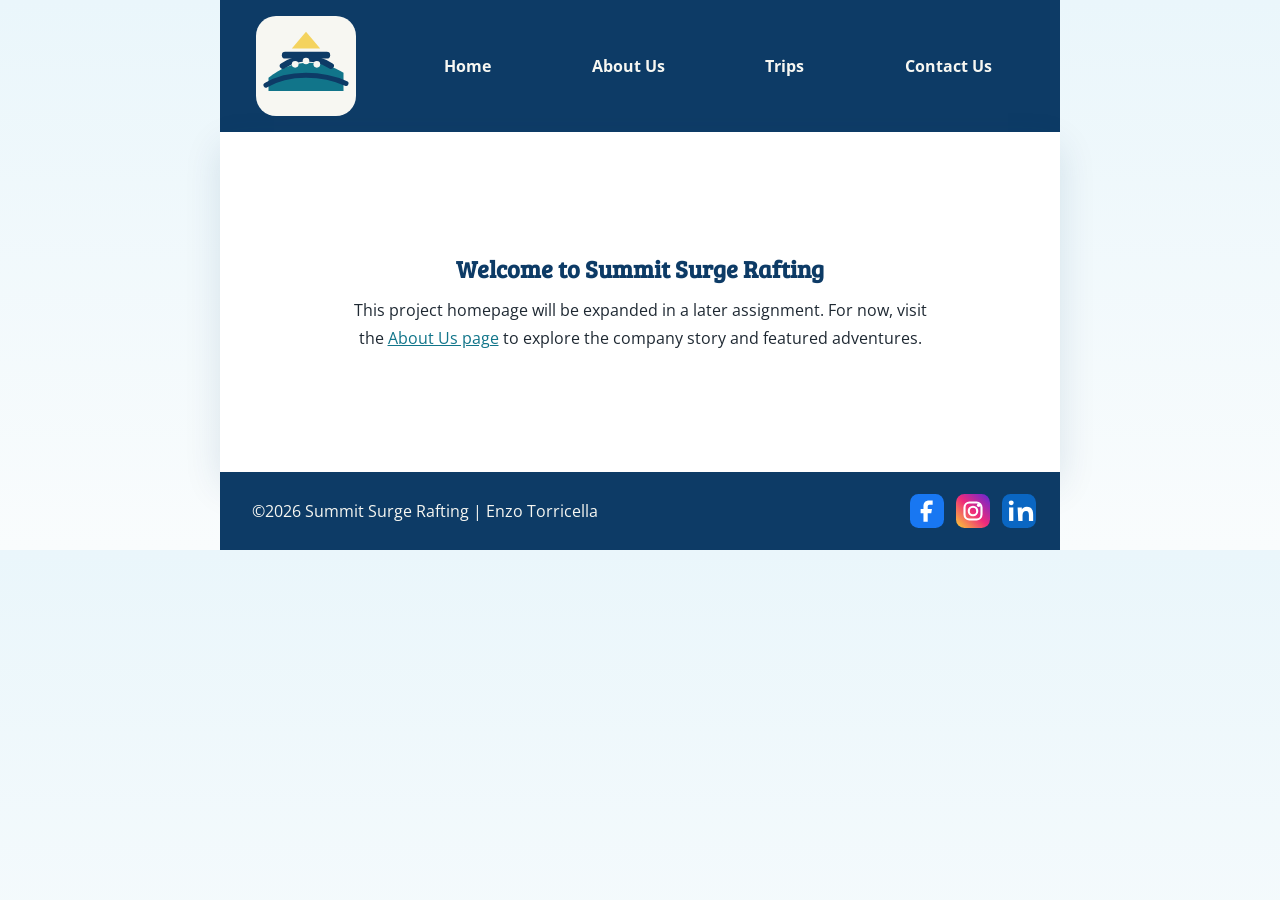
==== wwr/index.html @ 18a2b5ce "Add W04 rafting about page" ====
<!DOCTYPE html>
<html lang="en-US">
<head>
    <meta charset="UTF-8">
    <meta name="viewport" content="width=device-width, initial-scale=1.0">
    <meta name="description" content="Welcome to Summit Surge Rafting and explore our river adventures.">
    <meta name="author" content="Enzo Torricella">
    <title>Summit Surge Rafting | Home</title>
    <link rel="preconnect" href="https://fonts.googleapis.com">
    <link rel="preconnect" href="https://fonts.gstatic.com" crossorigin>
    <link href="https://fonts.googleapis.com/css2?family=Bree+Serif&family=Open+Sans:wght@400;600;700&display=swap" rel="stylesheet">
    <link rel="stylesheet" href="styles/rafting.css">
</head>
<body>
    <header>
        <img src="images/logo.svg" alt="Summit Surge Rafting logo">
        <nav>
            <ul class="navigation">
                <li><a href="index.html">Home</a></li>
                <li><a href="about.html">About Us</a></li>
                <li><a href="trips.html">Trips</a></li>
                <li><a href="contact.html">Contact Us</a></li>
            </ul>
        </nav>
    </header>
    <main class="placeholder-page">
        <section>
            <h1>Welcome to Summit Surge Rafting</h1>
            <p>This project homepage will be expanded in a later assignment. For now, visit the <a href="about.html">About Us page</a> to explore the company story and featured adventures.</p>
        </section>
    </main>
    <footer>
        <p>&copy;2026 Summit Surge Rafting | Enzo Torricella</p>
        <nav class="socialmedia">
            <a href="https://facebook.com" aria-label="Facebook"><img src="images/facebook.svg" alt="Facebook icon"></a>
            <a href="https://instagram.com" aria-label="Instagram"><img src="images/instagram.svg" alt="Instagram icon"></a>
            <a href="https://linkedin.com" aria-label="LinkedIn"><img src="images/linkedin.svg" alt="LinkedIn icon"></a>
        </nav>
    </footer>
</body>
</html>
---- wwr/styles/rafting.css ----
:root {
    --primary-color: #0d3b66;
    --secondary-color: #f4d35e;
    --accent1-color: #11758a;
    --accent2-color: #f7f7f2;
    --heading-font: "Bree Serif", Georgia, serif;
    --body-font: "Open Sans", Arial, sans-serif;
    --text-dark: #1f2933;
    --surface-color: #ffffff;
}

* {
    margin: 0;
    padding: 0;
    box-sizing: border-box;
}

body {
    font-family: var(--body-font);
    color: var(--text-dark);
    background: linear-gradient(180deg, #eaf6fb 0%, #f9fcfd 100%);
}

header,
main,
footer {
    width: min(100%, 840px);
    margin: 0 auto;
}

header {
    display: grid;
    grid-template-columns: 140px 1fr;
    align-items: center;
    gap: 1rem;
    padding: 1rem;
    background-color: var(--primary-color);
}

header img {
    width: 100px;
    height: auto;
    justify-self: center;
}

nav {
    padding: 0.5rem;
}

.navigation {
    display: flex;
    justify-content: space-around;
    align-items: center;
    gap: 0.75rem;
    list-style: none;
}

.navigation a {
    display: block;
    padding: 0.75rem 1rem;
    color: var(--accent2-color);
    text-decoration: none;
    font-weight: 700;
}

.navigation a:hover,
.navigation a:focus-visible {
    background-color: rgba(244, 211, 94, 0.2);
    border-radius: 999px;
    outline: none;
}

main {
    background-color: var(--surface-color);
    box-shadow: 0 14px 35px rgba(13, 59, 102, 0.12);
}

main a {
    color: var(--accent1-color);
}

h1,
h2 {
    font-family: var(--heading-font);
}

section,
article,
footer p {
    padding: 1rem;
}

.hero {
    position: relative;
}

.hero > img {
    display: block;
    width: 100%;
    height: 460px;
    object-fit: cover;
}

.hero h1 {
    position: absolute;
    top: 1.5rem;
    left: 0;
    width: 100%;
    padding: 1rem;
    text-align: center;
    color: var(--accent2-color);
    background-color: rgba(13, 59, 102, 0.8);
    letter-spacing: 1px;
}

.hero article {
    position: absolute;
    right: 1.5rem;
    bottom: 1.5rem;
    max-width: 520px;
    background-color: rgba(247, 247, 242, 0.93);
    border-left: 6px solid var(--secondary-color);
    box-shadow: 0 10px 25px rgba(0, 0, 0, 0.18);
}

.hero article img {
    float: right;
    width: 140px;
    margin-left: 1rem;
    border-radius: 0.5rem;
}

.hero article p {
    line-height: 1.6;
    font-weight: 600;
}

.history {
    display: grid;
    grid-template-columns: 1fr 220px 1fr;
    align-items: center;
    gap: 1rem;
    padding: 1.5rem 1rem 0.5rem;
}

.history h2,
.adventures h2 {
    grid-column: 1 / -1;
    text-align: center;
    color: var(--primary-color);
    margin-bottom: 0.5rem;
}

.history p {
    line-height: 1.7;
}

.history img {
    width: 100%;
    border-radius: 0.75rem;
    box-shadow: 0 10px 24px rgba(17, 117, 138, 0.16);
}

.adventures {
    padding: 1rem 1rem 2rem;
}

.placeholder-page {
    display: grid;
    place-items: center;
    min-height: 340px;
}

.placeholder-page section {
    max-width: 620px;
    text-align: center;
}

.placeholder-page h1 {
    color: var(--primary-color);
    margin-bottom: 0.75rem;
}

.placeholder-page p {
    line-height: 1.7;
}

.adventure-gallery {
    display: grid;
    grid-template-columns: repeat(5, 1fr);
    gap: 0.75rem;
}

.adventure-gallery figure {
    background-color: #eff8fb;
    border: 1px solid #d0e5eb;
    border-radius: 0.75rem;
    overflow: hidden;
}

.adventure-gallery img {
    display: block;
    width: 100%;
    aspect-ratio: 1 / 1;
    object-fit: cover;
}

.adventure-gallery figcaption {
    padding: 0.75rem 0.5rem 0.9rem;
    text-align: center;
    font-weight: 700;
    color: var(--primary-color);
}

footer {
    display: flex;
    justify-content: space-between;
    align-items: center;
    gap: 1rem;
    padding: 0.75rem 1rem;
    background-color: var(--primary-color);
    color: var(--accent2-color);
}

.socialmedia {
    display: flex;
    justify-content: flex-end;
    align-items: center;
    gap: 0.75rem;
}

.socialmedia a {
    text-decoration: none;
}

.socialmedia img {
    display: block;
    width: 34px;
    height: 34px;
}

@media (max-width: 780px) {
    header {
        grid-template-columns: 1fr;
        justify-items: center;
    }

    .navigation {
        flex-wrap: wrap;
    }

    .hero > img {
        height: 520px;
    }

    .hero article {
        left: 1rem;
        right: 1rem;
        bottom: 1rem;
        max-width: none;
    }

    .history {
        grid-template-columns: 1fr;
    }

    .adventure-gallery {
        grid-template-columns: repeat(2, 1fr);
    }

    footer {
        flex-direction: column;
    }
}

@media (max-width: 480px) {
    .hero > img {
        height: 620px;
    }

    .hero article img {
        float: none;
        display: block;
        width: 100%;
        margin: 0 0 1rem;
    }

    .adventure-gallery {
        grid-template-columns: 1fr;
    }
}
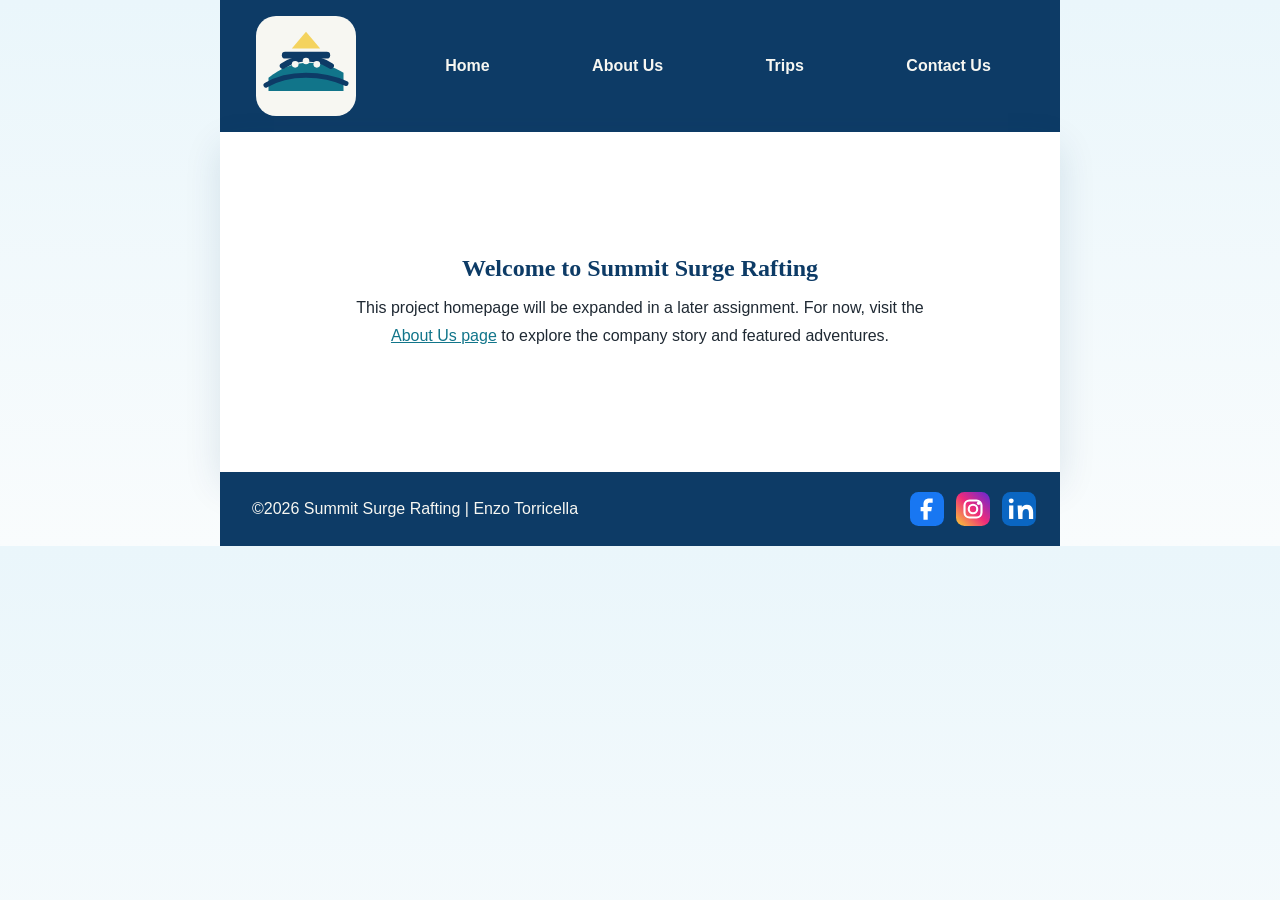
==== commit b773fa68: "Remove Google Fonts from rafting pages" ====
--- a/wwr/index.html
+++ b/wwr/index.html
@@ -6,9 +6,6 @@
     <meta name="description" content="Welcome to Summit Surge Rafting and explore our river adventures.">
     <meta name="author" content="Enzo Torricella">
     <title>Summit Surge Rafting | Home</title>
-    <link rel="preconnect" href="https://fonts.googleapis.com">
-    <link rel="preconnect" href="https://fonts.gstatic.com" crossorigin>
-    <link href="https://fonts.googleapis.com/css2?family=Bree+Serif&family=Open+Sans:wght@400;600;700&display=swap" rel="stylesheet">
     <link rel="stylesheet" href="styles/rafting.css">
 </head>
 <body>
--- a/wwr/styles/rafting.css
+++ b/wwr/styles/rafting.css
@@ -3,8 +3,8 @@
     --secondary-color: #f4d35e;
     --accent1-color: #11758a;
     --accent2-color: #f7f7f2;
-    --heading-font: "Bree Serif", Georgia, serif;
-    --body-font: "Open Sans", Arial, sans-serif;
+    --heading-font: Georgia, "Times New Roman", serif;
+    --body-font: "Trebuchet MS", Verdana, sans-serif;
     --text-dark: #1f2933;
     --surface-color: #ffffff;
 }
@@ -88,6 +88,18 @@
 article,
 footer p {
     padding: 1rem;
+}
+
+.visually-hidden {
+    position: absolute;
+    width: 1px;
+    height: 1px;
+    padding: 0;
+    margin: -1px;
+    overflow: hidden;
+    clip: rect(0, 0, 0, 0);
+    white-space: nowrap;
+    border: 0;
 }
 
 .hero {
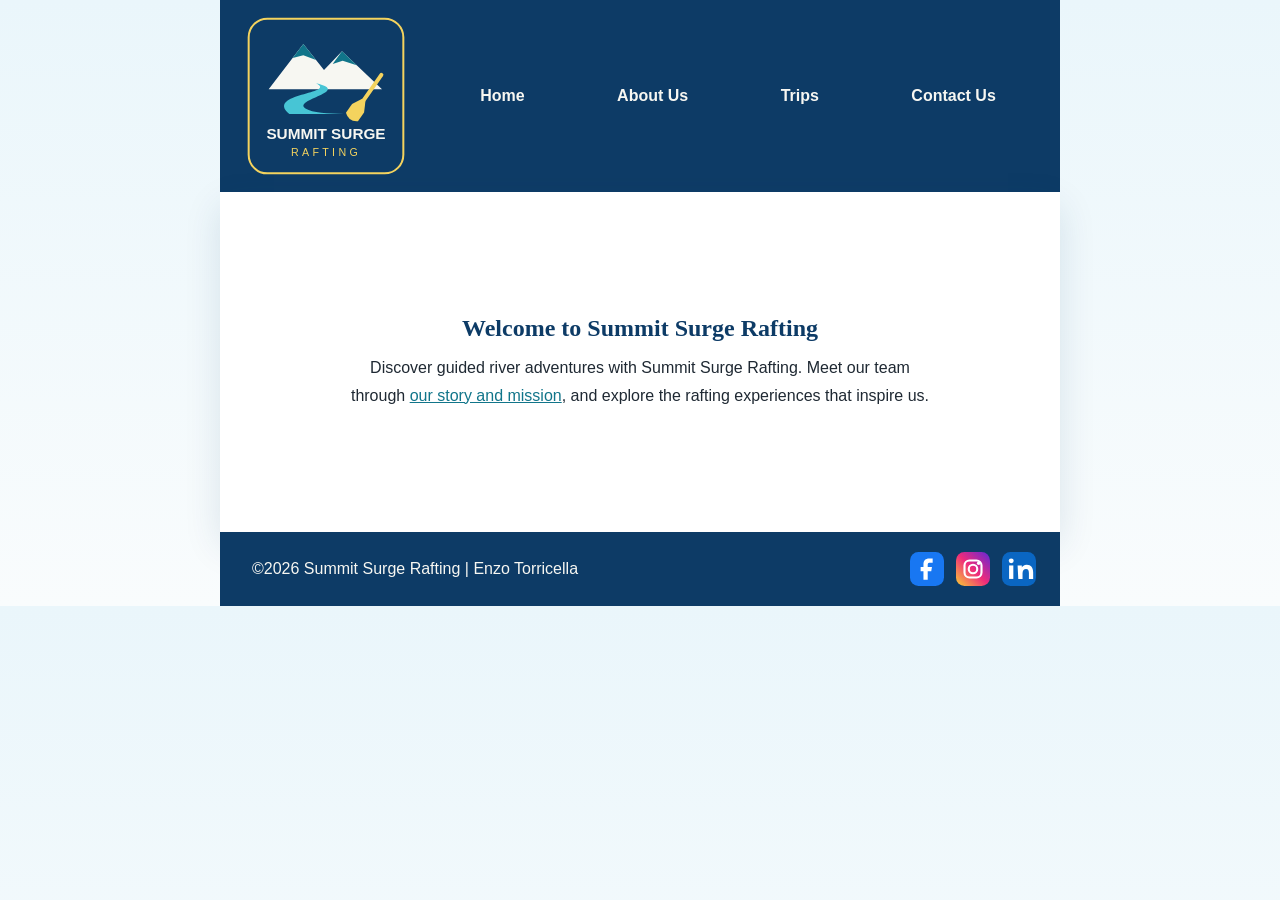
==== commit f1bbb4d1: "Refresh rafting logo and clarify website copy" ====
--- a/wwr/index.html
+++ b/wwr/index.html
@@ -23,7 +23,7 @@
     <main class="placeholder-page">
         <section>
             <h1>Welcome to Summit Surge Rafting</h1>
-            <p>This project homepage will be expanded in a later assignment. For now, visit the <a href="about.html">About Us page</a> to explore the company story and featured adventures.</p>
+            <p>Discover guided river adventures with Summit Surge Rafting. Meet our team through <a href="about.html">our story and mission</a>, and explore the rafting experiences that inspire us.</p>
         </section>
     </main>
     <footer>
--- a/wwr/styles/rafting.css
+++ b/wwr/styles/rafting.css
@@ -30,7 +30,7 @@
 
 header {
     display: grid;
-    grid-template-columns: 140px 1fr;
+    grid-template-columns: 180px 1fr;
     align-items: center;
     gap: 1rem;
     padding: 1rem;
@@ -38,7 +38,7 @@
 }
 
 header img {
-    width: 100px;
+    width: 160px;
     height: auto;
     justify-self: center;
 }
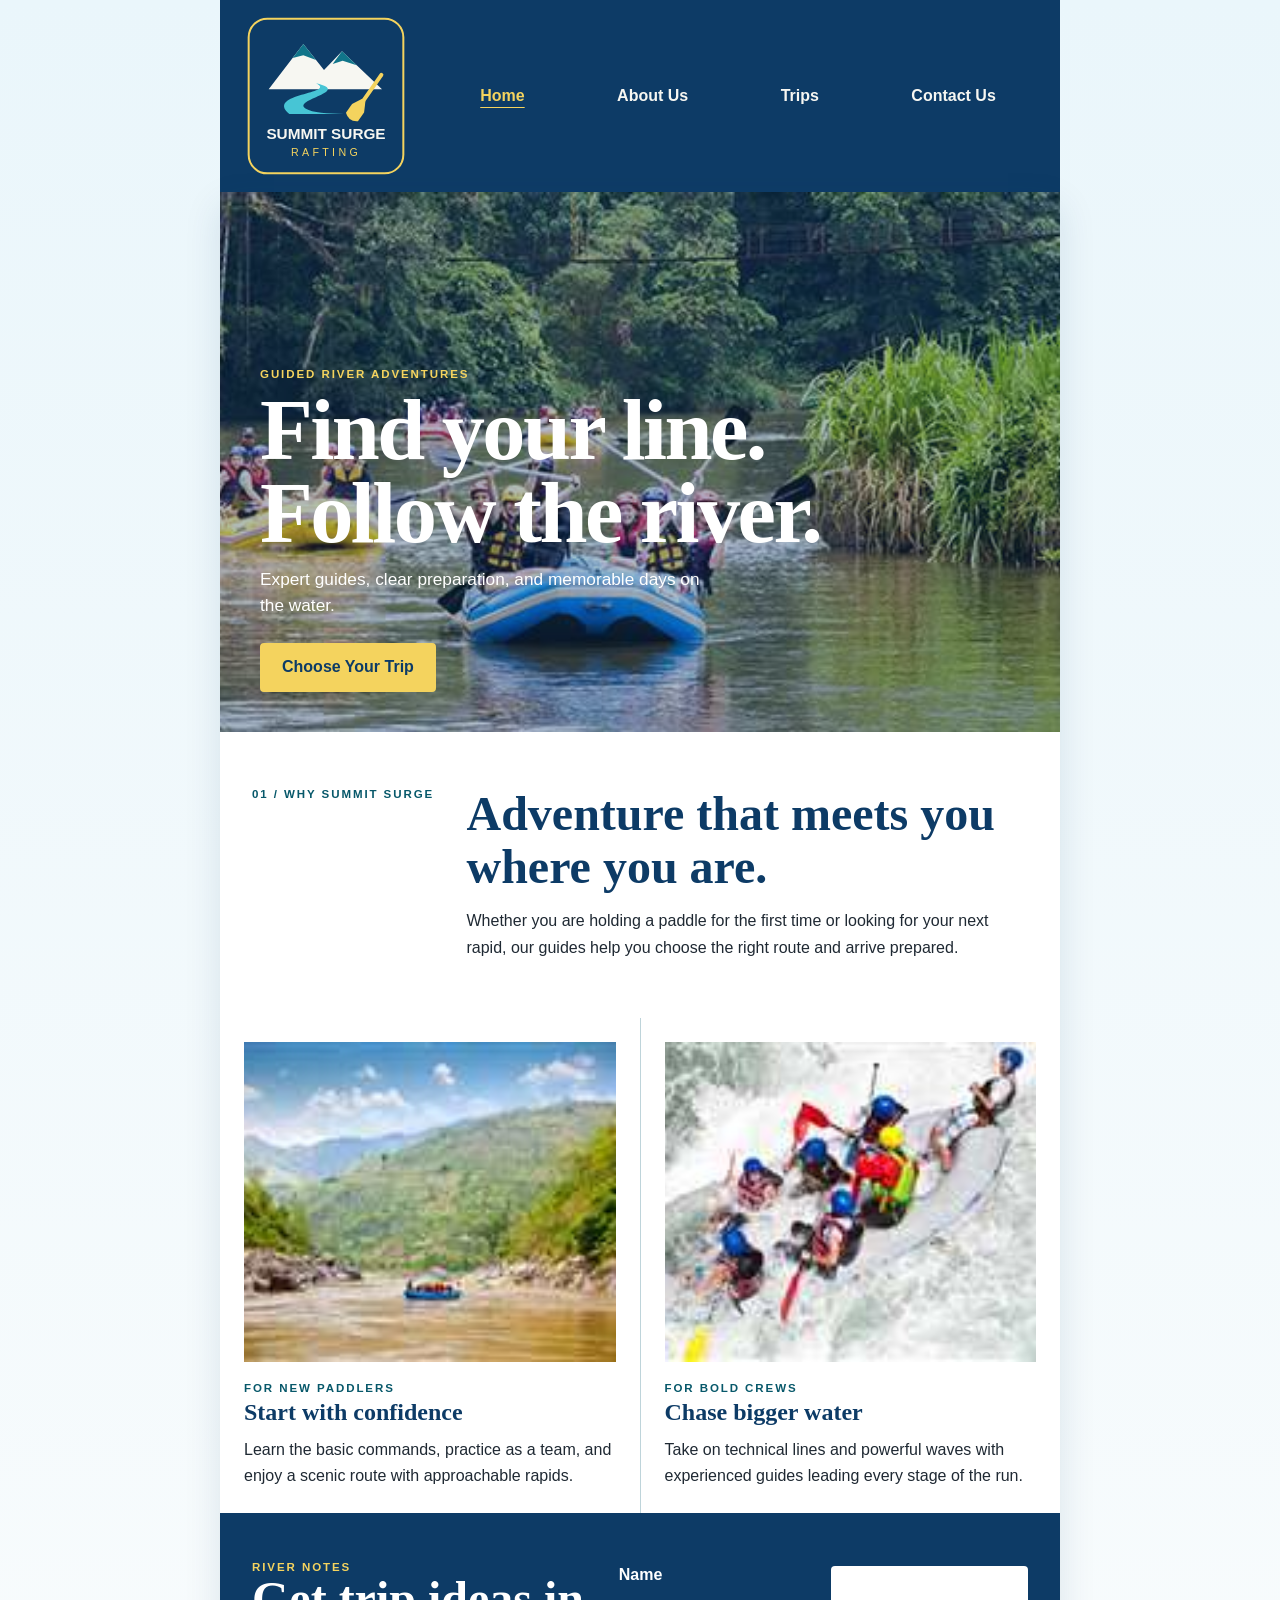
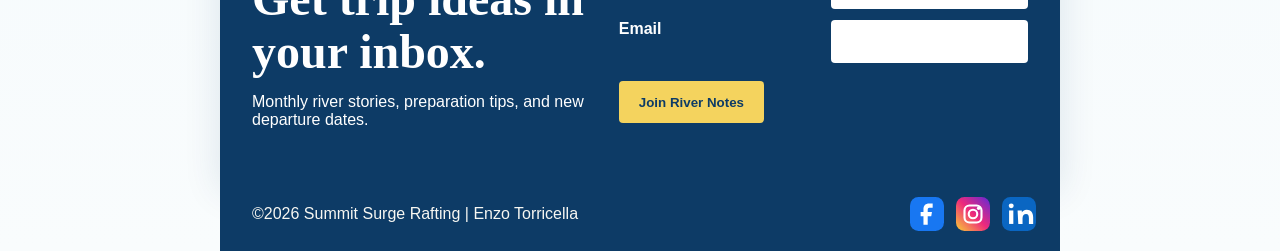
==== commit cba893a1: "Complete W06 rafting home and trips pages" ====
--- a/wwr/index.html
+++ b/wwr/index.html
@@ -3,32 +3,73 @@
 <head>
     <meta charset="UTF-8">
     <meta name="viewport" content="width=device-width, initial-scale=1.0">
-    <meta name="description" content="Welcome to Summit Surge Rafting and explore our river adventures.">
+    <meta name="description" content="Plan a guided whitewater rafting adventure with Summit Surge Rafting. Explore river trips for families, first-time paddlers, and experienced crews.">
     <meta name="author" content="Enzo Torricella">
-    <title>Summit Surge Rafting | Home</title>
+    <title>Summit Surge Rafting | Guided River Adventures</title>
+    <link rel="icon" href="images/logo.svg" type="image/svg+xml">
     <link rel="stylesheet" href="styles/rafting.css">
 </head>
 <body>
     <header>
         <img src="images/logo.svg" alt="Summit Surge Rafting logo">
-        <nav>
+        <nav aria-label="Primary navigation">
             <ul class="navigation">
-                <li><a href="index.html">Home</a></li>
+                <li><a href="index.html" aria-current="page">Home</a></li>
                 <li><a href="about.html">About Us</a></li>
                 <li><a href="trips.html">Trips</a></li>
                 <li><a href="contact.html">Contact Us</a></li>
             </ul>
         </nav>
     </header>
-    <main class="placeholder-page">
-        <section>
-            <h1>Welcome to Summit Surge Rafting</h1>
-            <p>Discover guided river adventures with Summit Surge Rafting. Meet our team through <a href="about.html">our story and mission</a>, and explore the rafting experiences that inspire us.</p>
+    <main class="home-page">
+        <section class="home-hero">
+            <img src="images/hero-rafting.jpg" alt="Rafting crews enjoying a wide tropical river" width="840" height="560">
+            <div class="home-hero-copy">
+                <p class="home-kicker">GUIDED RIVER ADVENTURES</p>
+                <h1>Find your line.<br>Follow the river.</h1>
+                <p>Expert guides, clear preparation, and memorable days on the water.</p>
+                <a class="button-link" href="trips.html">Choose Your Trip</a>
+            </div>
+        </section>
+        <section class="home-intro" aria-labelledby="home-intro-title">
+            <p class="section-number">01 / WHY SUMMIT SURGE</p>
+            <div>
+                <h2 id="home-intro-title">Adventure that meets you where you are.</h2>
+                <p>Whether you are holding a paddle for the first time or looking for your next rapid, our guides help you choose the right route and arrive prepared.</p>
+            </div>
+        </section>
+        <section class="home-features" aria-label="Our rafting experiences">
+            <article>
+                <img src="images/adventure-half-day.jpg" alt="Small raft traveling through a mountain river valley" width="320" height="320">
+                <p class="section-number">FOR NEW PADDLERS</p>
+                <h2>Start with confidence</h2>
+                <p>Learn the basic commands, practice as a team, and enjoy a scenic route with approachable rapids.</p>
+            </article>
+            <article>
+                <img src="images/adventure-rapid-rush.jpg" alt="Rafting team paddling through a strong whitewater rapid" width="320" height="320">
+                <p class="section-number">FOR BOLD CREWS</p>
+                <h2>Chase bigger water</h2>
+                <p>Take on technical lines and powerful waves with experienced guides leading every stage of the run.</p>
+            </article>
+        </section>
+        <section class="newsletter" aria-labelledby="newsletter-title">
+            <div>
+                <p class="section-number">RIVER NOTES</p>
+                <h2 id="newsletter-title">Get trip ideas in your inbox.</h2>
+                <p>Monthly river stories, preparation tips, and new departure dates.</p>
+            </div>
+            <form action="#" method="post">
+                <label for="newsletter-name">Name</label>
+                <input type="text" id="newsletter-name" name="name" autocomplete="name" required>
+                <label for="newsletter-email">Email</label>
+                <input type="email" id="newsletter-email" name="email" autocomplete="email" required>
+                <button type="submit">Join River Notes</button>
+            </form>
         </section>
     </main>
     <footer>
         <p>&copy;2026 Summit Surge Rafting | Enzo Torricella</p>
-        <nav class="socialmedia">
+        <nav class="socialmedia" aria-label="Social media">
             <a href="https://facebook.com" aria-label="Facebook"><img src="images/facebook.svg" alt="Facebook icon"></a>
             <a href="https://instagram.com" aria-label="Instagram"><img src="images/instagram.svg" alt="Instagram icon"></a>
             <a href="https://linkedin.com" aria-label="LinkedIn"><img src="images/linkedin.svg" alt="LinkedIn icon"></a>
--- a/wwr/styles/rafting.css
+++ b/wwr/styles/rafting.css
@@ -68,6 +68,12 @@
     background-color: rgba(244, 211, 94, 0.2);
     border-radius: 999px;
     outline: none;
+}
+
+.navigation a[aria-current="page"] {
+    color: var(--secondary-color);
+    text-decoration: underline;
+    text-underline-offset: 0.4rem;
 }
 
 main {
@@ -197,6 +203,178 @@
     line-height: 1.7;
 }
 
+.home-page,
+.trips-page { overflow: hidden; }
+
+.home-hero { position: relative; min-height: 540px; padding: 0; background-color: var(--primary-color); }
+.home-hero > img { display: block; width: 100%; height: 540px; object-fit: cover; opacity: 0.68; }
+.home-hero-copy { position: absolute; left: 2.5rem; bottom: 2.5rem; max-width: 570px; color: white; }
+.home-kicker,
+.section-number { color: #07586a; font-size: 0.72rem; font-weight: 700; letter-spacing: 0.12rem; }
+.home-hero-copy .home-kicker { color: var(--secondary-color); }
+.home-hero-copy h1 { margin: 0.55rem 0 0.75rem; font-size: clamp(3rem, 8vw, 5.4rem); line-height: 0.96; letter-spacing: -0.16rem; }
+.home-hero-copy > p:not(.home-kicker) { max-width: 450px; margin-bottom: 1.5rem; font-size: 1.08rem; line-height: 1.5; }
+.button-link { display: inline-block; padding: 0.85rem 1.25rem; color: var(--primary-color); background-color: var(--secondary-color); border: 2px solid var(--secondary-color); border-radius: 0.25rem; text-decoration: none; font-weight: 700; }
+.button-link:hover,
+.button-link:focus-visible { color: white; background-color: var(--primary-color); outline: 3px solid white; outline-offset: 3px; }
+.home-intro { display: grid; grid-template-columns: 0.65fr 2fr; gap: 2rem; align-items: start; padding: 3.5rem 2rem; }
+.home-intro h2,
+.newsletter h2,
+.trip-table-section h2,
+.trip-cta h2 { margin-bottom: 0.85rem; color: var(--primary-color); font-size: clamp(2rem, 5vw, 3rem); line-height: 1.1; }
+.home-intro p:last-child { max-width: 570px; line-height: 1.7; }
+.home-features { display: grid; grid-template-columns: 1fr 1fr; gap: 1px; padding: 0; background-color: #bed4da; }
+.home-features article { padding: 1.5rem; background-color: white; }
+.home-features img { display: block; width: 100%; aspect-ratio: 4 / 3; margin-bottom: 1.25rem; object-fit: cover; }
+.home-features h2 { margin: 0.35rem 0 0.65rem; color: var(--primary-color); }
+.home-features article > p:last-child { line-height: 1.65; }
+.newsletter { display: grid; grid-template-columns: 0.9fr 1.1fr; gap: 2rem; align-items: center; padding: 3rem 2rem; color: white; background-color: var(--primary-color); }
+.newsletter .section-number { color: var(--secondary-color); }
+.newsletter h2 { color: white; }
+.newsletter form { display: grid; grid-template-columns: 1fr 1fr; gap: 0.65rem 1rem; }
+.newsletter label { font-weight: 700; }
+.newsletter input { width: 100%; padding: 0.75rem; color: var(--text-dark); background-color: white; border: 2px solid transparent; border-radius: 0.25rem; }
+.newsletter input:focus { border-color: var(--secondary-color); outline: none; }
+.newsletter button { grid-column: 1 / -1; justify-self: start; margin-top: 0.5rem; padding: 0.85rem 1.25rem; color: var(--primary-color); background-color: var(--secondary-color); border: 0; border-radius: 0.25rem; font-weight: 700; cursor: pointer; }
+.newsletter button:hover,
+.newsletter button:focus-visible { background-color: white; outline: 3px solid var(--secondary-color); outline-offset: 3px; }
+.trips-heading { padding: 4rem 2rem 3rem; color: white; background-color: var(--primary-color); }
+.trips-heading .section-number { color: var(--secondary-color); }
+.trips-heading h1 { margin: 0.4rem 0 1rem; font-size: clamp(3rem, 8vw, 5rem); line-height: 1; }
+.trips-heading > p:not(.section-number) { max-width: 580px; margin-bottom: 1.5rem; line-height: 1.7; }
+.trip-list { padding: 2rem; }
+.trip-card { display: grid; grid-template-columns: minmax(230px, 0.85fr) 1.15fr; gap: 2rem; align-items: center; padding: 2rem 0; border-bottom: 1px solid #c7d9df; }
+.trip-card-reverse img { grid-column: 2; grid-row: 1; }
+.trip-card-reverse div { grid-column: 1; grid-row: 1; }
+.trip-card img { display: block; width: 100%; aspect-ratio: 4 / 3; object-fit: cover; }
+.trip-card h2 { margin: 0.45rem 0 0.75rem; color: var(--primary-color); font-size: 2rem; }
+.trip-card p:not(.section-number) { line-height: 1.65; }
+.trip-card ul { display: grid; gap: 0.4rem; margin: 1rem 0 0 1.2rem; }
+.trip-table-section { padding: 3rem 2rem; background-color: #eff8fb; }
+.table-scroll { overflow-x: auto; margin-top: 1.5rem; }
+table { width: 100%; min-width: 610px; border-collapse: collapse; background-color: white; }
+th,
+td { padding: 0.95rem; border-bottom: 1px solid #c7d9df; text-align: left; }
+thead th { color: white; background-color: var(--primary-color); }
+tbody tr:nth-child(even) { background-color: #f7fbfc; }
+.table-note { margin-top: 0.8rem; font-size: 0.82rem; }
+.trip-cta { padding: 3.5rem 2rem; text-align: center; }
+.trip-cta p:not(.section-number) { max-width: 590px; margin: 0 auto 1.5rem; line-height: 1.65; }
+
+.contact-page { padding-bottom: 2rem; }
+
+.contact-intro {
+    padding: 3rem 2rem 2rem;
+    text-align: center;
+    background: linear-gradient(135deg, #eaf6fb, #ffffff);
+    border-bottom: 1px solid #d0e5eb;
+}
+
+.contact-intro h1 {
+    margin: 0.35rem 0 0.75rem;
+    color: var(--primary-color);
+    font-size: clamp(2.2rem, 6vw, 3.5rem);
+}
+
+.contact-intro > p:last-child {
+    max-width: 650px;
+    margin: 0 auto;
+    line-height: 1.7;
+}
+
+.contact-kicker {
+    color: #07586a;
+    font-size: 0.75rem;
+    font-weight: 700;
+    letter-spacing: 0.12rem;
+}
+
+.contact-details {
+    display: grid;
+    grid-template-columns: 0.85fr 1.15fr;
+    gap: 1.5rem;
+    align-items: stretch;
+    padding: 2rem;
+}
+
+.company-details {
+    padding: 1.5rem;
+    background-color: #eff8fb;
+    border-left: 6px solid var(--secondary-color);
+}
+
+.company-details h2,
+.employees h2,
+.inquiry h2 {
+    color: var(--primary-color);
+    margin-bottom: 1rem;
+}
+
+.company-details address {
+    font-style: normal;
+    line-height: 1.8;
+}
+
+.company-details p { margin-top: 1rem; line-height: 1.5; }
+
+.contact-map {
+    width: 100%;
+    min-height: 290px;
+    border: 1px solid #a9c8d1;
+}
+
+.employees { padding: 1rem 2rem 2.5rem; }
+.employees > h2 { text-align: center; }
+.employee-grid {
+    display: grid;
+    grid-template-columns: repeat(3, minmax(0, 320px));
+    justify-content: center;
+    gap: 1.5rem;
+    max-width: 1050px;
+    margin: 0 auto;
+}
+.employee-grid figure { overflow: hidden; background: #eff8fb; border: 1px solid #d0e5eb; border-radius: 0.75rem; }
+.employee-grid img { display: block; width: 100%; aspect-ratio: 1 / 1; object-fit: cover; }
+.employee-one { object-position: left center; }
+.employee-two { object-position: center center; }
+.employee-three { object-position: right center; }
+.employee-grid figcaption { display: grid; gap: 0.25rem; padding: 0.9rem; color: var(--primary-color); text-align: center; }
+.employee-grid figcaption span { color: var(--text-dark); font-size: 0.85rem; }
+
+.inquiry {
+    display: grid;
+    grid-template-columns: 0.75fr 1.25fr;
+    gap: 2rem;
+    margin: 0 2rem;
+    padding: 2rem;
+    background: var(--primary-color);
+    color: var(--accent2-color);
+}
+
+.inquiry-heading p { line-height: 1.6; }
+.inquiry .contact-kicker { color: var(--secondary-color); }
+.inquiry h2 { color: white; font-size: 2rem; }
+.inquiry form { display: grid; gap: 0.65rem; }
+.inquiry label, .inquiry legend { font-weight: 700; }
+.inquiry input[type="text"],
+.inquiry input[type="email"],
+.inquiry textarea {
+    width: 100%;
+    padding: 0.75rem;
+    color: var(--text-dark);
+    background: white;
+    border: 2px solid transparent;
+    border-radius: 0.35rem;
+}
+
+.inquiry input:focus,
+.inquiry textarea:focus { border-color: var(--secondary-color); outline: none; }
+.inquiry fieldset { display: grid; gap: 0.6rem; margin: 0.4rem 0; padding: 1rem; border: 1px solid #aac3d7; }
+.inquiry fieldset label, .inquiry .newsletter { display: flex; gap: 0.6rem; align-items: center; font-weight: 400; }
+.inquiry input[type="radio"], .inquiry input[type="checkbox"] { width: 1.15rem; height: 1.15rem; accent-color: var(--secondary-color); }
+.inquiry button { justify-self: start; margin-top: 0.5rem; padding: 0.85rem 1.4rem; color: var(--primary-color); background: var(--secondary-color); border: 0; border-radius: 0.35rem; font-weight: 700; cursor: pointer; }
+.inquiry button:hover, .inquiry button:focus-visible { background: white; outline: 3px solid var(--secondary-color); outline-offset: 3px; }
+
 .adventure-gallery {
     display: grid;
     grid-template-columns: repeat(5, 1fr);
@@ -276,6 +454,19 @@
         grid-template-columns: 1fr;
     }
 
+    .contact-details,
+    .inquiry,
+    .home-intro,
+    .newsletter { grid-template-columns: 1fr; }
+
+    .home-features { grid-template-columns: 1fr; }
+
+    .trip-card,
+    .trip-card-reverse { grid-template-columns: 1fr; }
+
+    .trip-card-reverse img,
+    .trip-card-reverse div { grid-column: 1; grid-row: auto; }
+
     .adventure-gallery {
         grid-template-columns: repeat(2, 1fr);
     }
@@ -300,4 +491,32 @@
     .adventure-gallery {
         grid-template-columns: 1fr;
     }
-}
+
+    .contact-intro,
+    .contact-details,
+    .employees { padding-left: 1rem; padding-right: 1rem; }
+
+    .employee-grid { grid-template-columns: 1fr; }
+
+    .employee-grid figure { max-width: 340px; margin: 0 auto; }
+
+    .inquiry { margin: 0 1rem; padding: 1.25rem; }
+
+    .home-hero,
+    .home-hero > img { min-height: 600px; height: 600px; }
+
+    .home-hero-copy { left: 1.25rem; right: 1.25rem; bottom: 1.5rem; }
+
+    .home-hero-copy h1 { letter-spacing: -0.08rem; }
+
+    .home-intro,
+    .newsletter,
+    .trips-heading,
+    .trip-list,
+    .trip-table-section,
+    .trip-cta { padding-left: 1rem; padding-right: 1rem; }
+
+    .newsletter form { grid-template-columns: 1fr; }
+
+    .newsletter button { grid-column: 1; }
+}
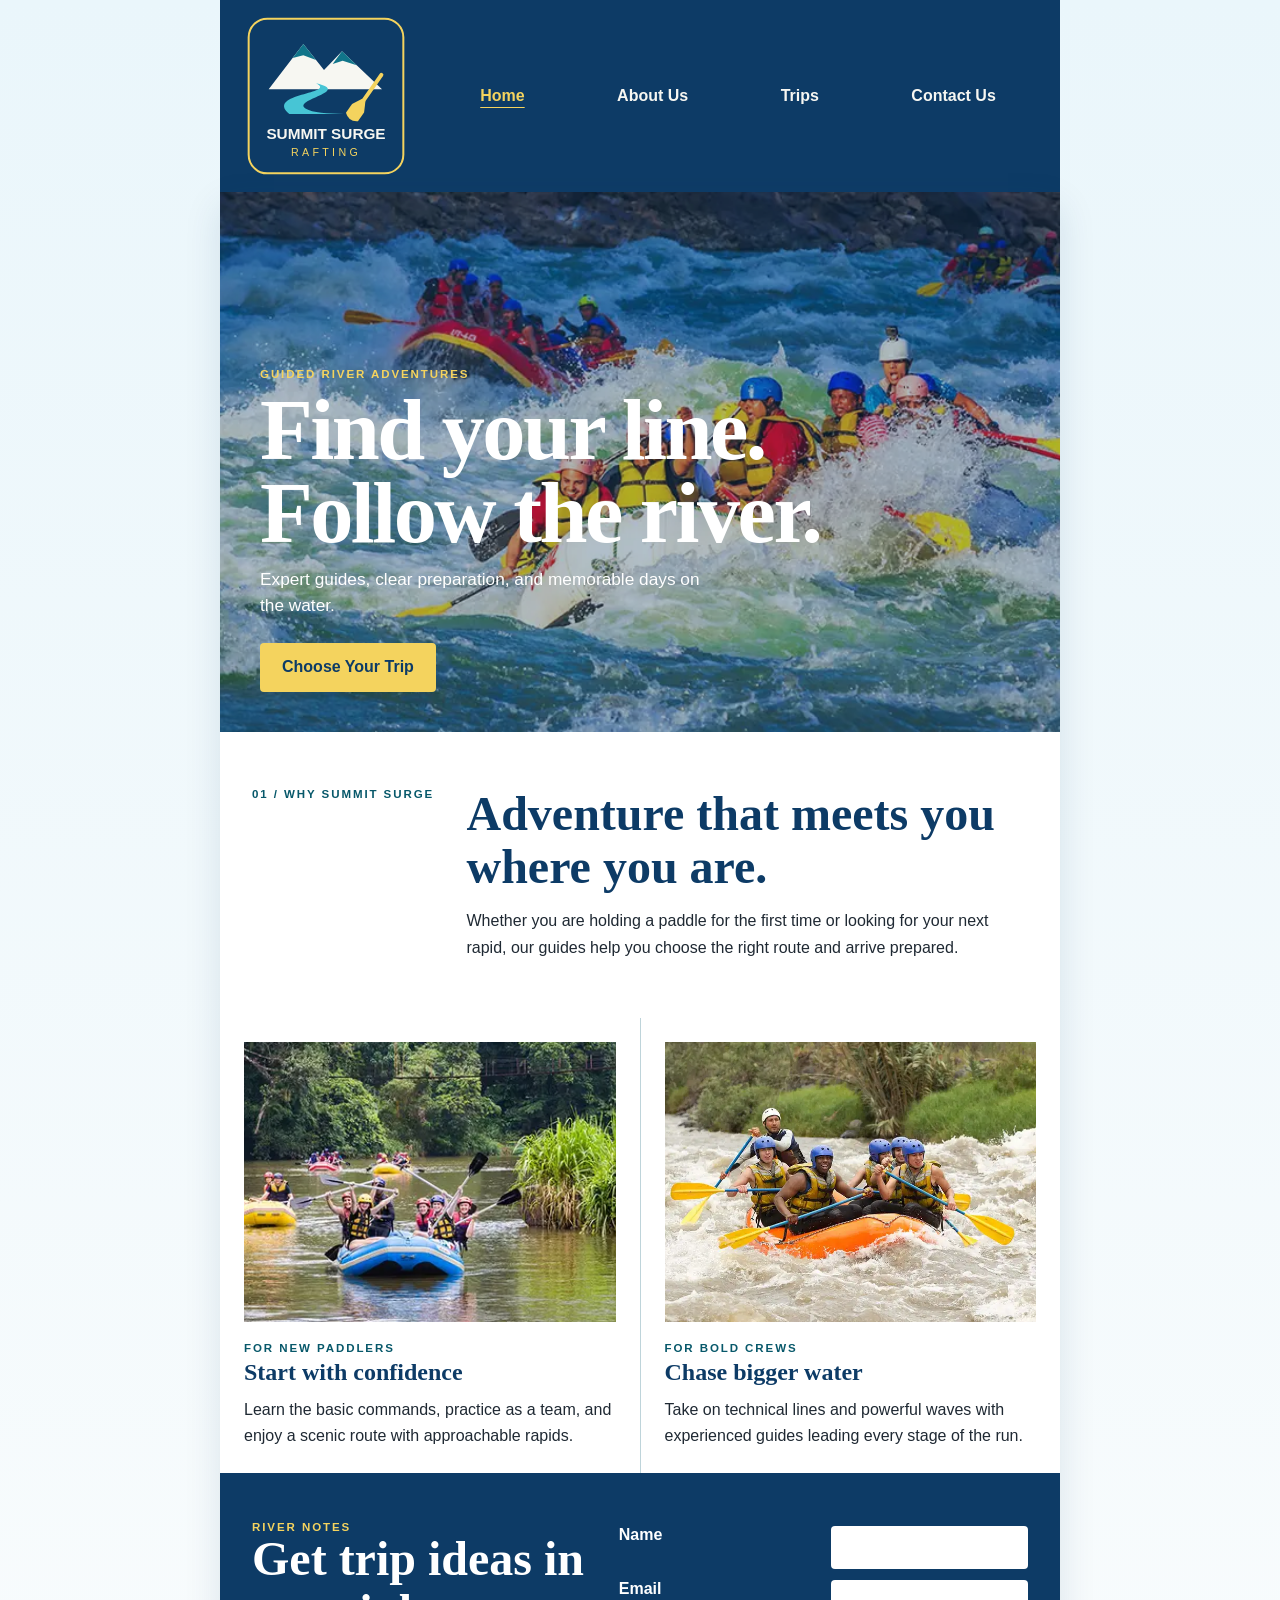
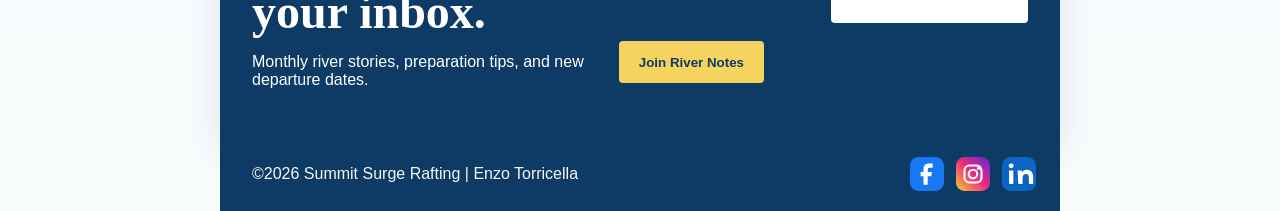
==== commit 2468eb9a: "Replace pixelated rafting photos with optimized sources" ====
--- a/wwr/index.html
+++ b/wwr/index.html
@@ -23,7 +23,7 @@
     </header>
     <main class="home-page">
         <section class="home-hero">
-            <img src="images/hero-rafting.jpg" alt="Rafting crews enjoying a wide tropical river" width="840" height="560">
+            <img src="images/hero-rafting.webp" alt="Rafting crews navigating a broad whitewater rapid" width="900" height="465">
             <div class="home-hero-copy">
                 <p class="home-kicker">GUIDED RIVER ADVENTURES</p>
                 <h1>Find your line.<br>Follow the river.</h1>
@@ -40,13 +40,13 @@
         </section>
         <section class="home-features" aria-label="Our rafting experiences">
             <article>
-                <img src="images/adventure-half-day.jpg" alt="Small raft traveling through a mountain river valley" width="320" height="320">
+                <img src="images/adventure-half-day.webp" alt="Rafting groups traveling along a calm tropical river" width="800" height="266">
                 <p class="section-number">FOR NEW PADDLERS</p>
                 <h2>Start with confidence</h2>
                 <p>Learn the basic commands, practice as a team, and enjoy a scenic route with approachable rapids.</p>
             </article>
             <article>
-                <img src="images/adventure-rapid-rush.jpg" alt="Rafting team paddling through a strong whitewater rapid" width="320" height="320">
+                <img src="images/adventure-rapid-rush.webp" alt="Rafting team paddling through a strong whitewater rapid" width="800" height="534">
                 <p class="section-number">FOR BOLD CREWS</p>
                 <h2>Chase bigger water</h2>
                 <p>Take on technical lines and powerful waves with experienced guides leading every stage of the run.</p>
--- a/wwr/styles/rafting.css
+++ b/wwr/styles/rafting.css
@@ -103,7 +103,7 @@
     padding: 0;
     margin: -1px;
     overflow: hidden;
-    clip: rect(0, 0, 0, 0);
+    clip-path: inset(50%);
     white-space: nowrap;
     border: 0;
 }
@@ -225,7 +225,7 @@
 .home-intro p:last-child { max-width: 570px; line-height: 1.7; }
 .home-features { display: grid; grid-template-columns: 1fr 1fr; gap: 1px; padding: 0; background-color: #bed4da; }
 .home-features article { padding: 1.5rem; background-color: white; }
-.home-features img { display: block; width: 100%; aspect-ratio: 4 / 3; margin-bottom: 1.25rem; object-fit: cover; }
+.home-features img { display: block; width: 100%; height: 280px; margin-bottom: 1.25rem; object-fit: cover; }
 .home-features h2 { margin: 0.35rem 0 0.65rem; color: var(--primary-color); }
 .home-features article > p:last-child { line-height: 1.65; }
 .newsletter { display: grid; grid-template-columns: 0.9fr 1.1fr; gap: 2rem; align-items: center; padding: 3rem 2rem; color: white; background-color: var(--primary-color); }
@@ -246,7 +246,7 @@
 .trip-card { display: grid; grid-template-columns: minmax(230px, 0.85fr) 1.15fr; gap: 2rem; align-items: center; padding: 2rem 0; border-bottom: 1px solid #c7d9df; }
 .trip-card-reverse img { grid-column: 2; grid-row: 1; }
 .trip-card-reverse div { grid-column: 1; grid-row: 1; }
-.trip-card img { display: block; width: 100%; aspect-ratio: 4 / 3; object-fit: cover; }
+.trip-card img { display: block; width: 100%; height: 280px; object-fit: cover; }
 .trip-card h2 { margin: 0.45rem 0 0.75rem; color: var(--primary-color); font-size: 2rem; }
 .trip-card p:not(.section-number) { line-height: 1.65; }
 .trip-card ul { display: grid; gap: 0.4rem; margin: 1rem 0 0 1.2rem; }
@@ -519,4 +519,7 @@
     .newsletter form { grid-template-columns: 1fr; }
 
     .newsletter button { grid-column: 1; }
-}
+
+    .home-features img,
+    .trip-card img { height: 240px; }
+}
